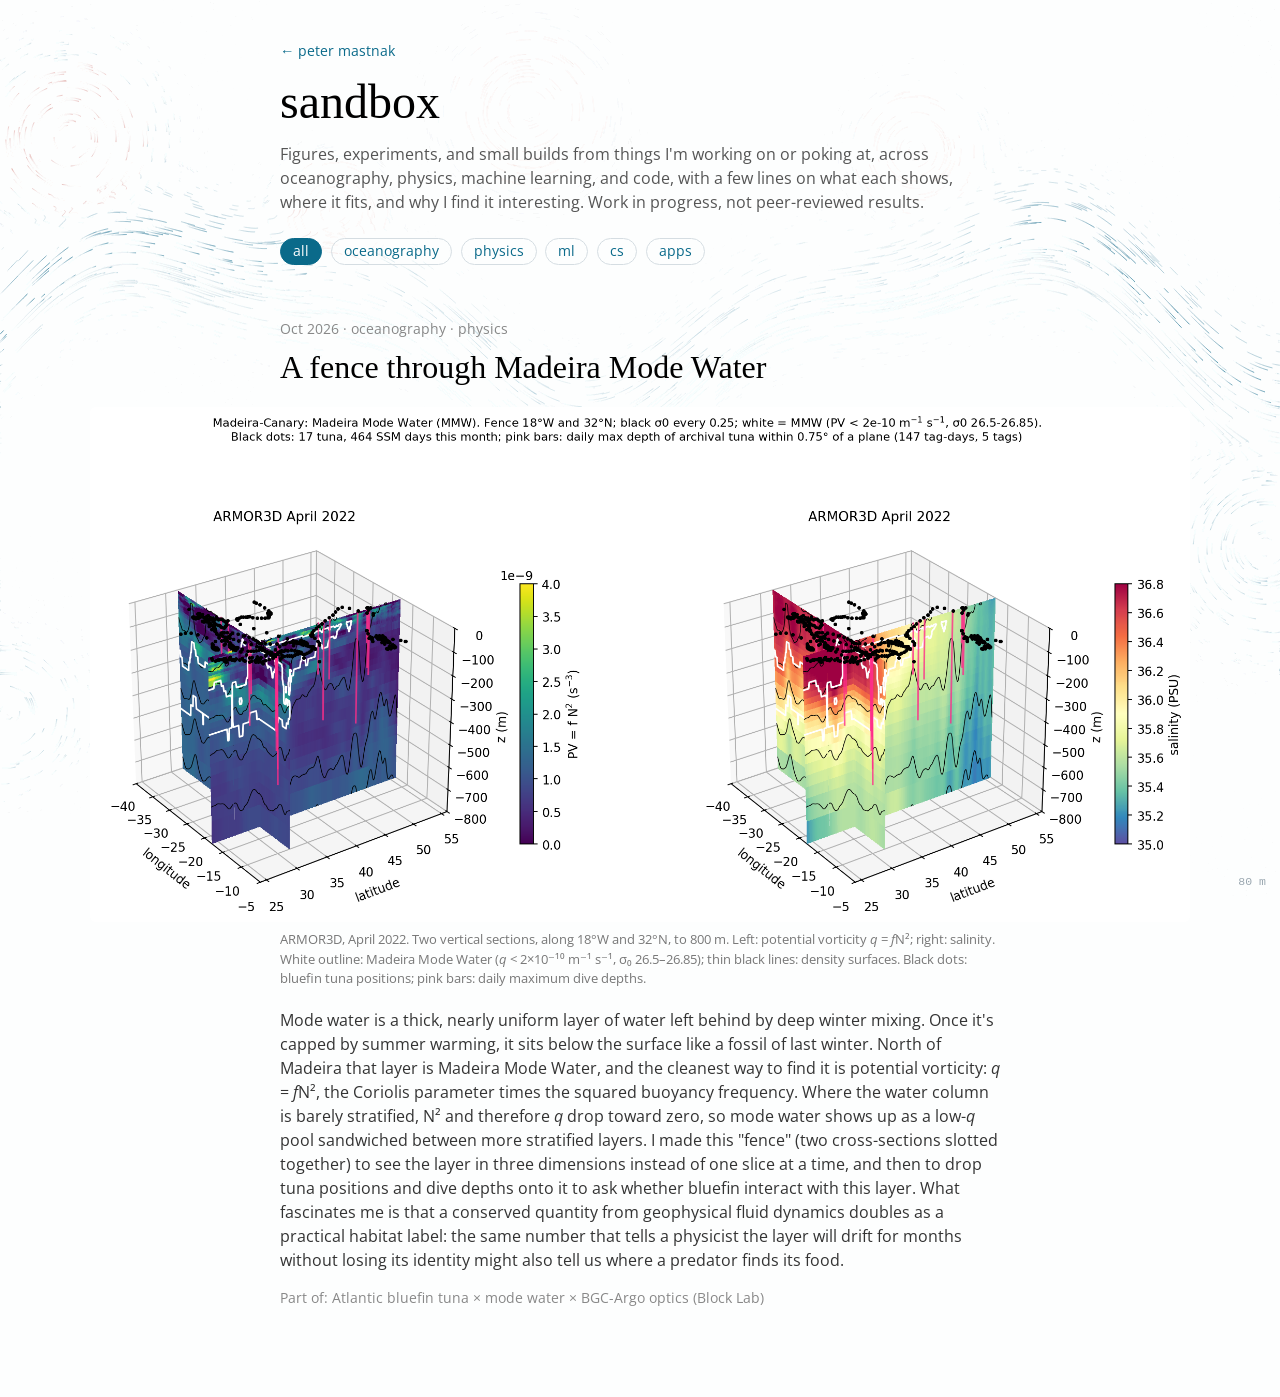
==== sandbox/index.html @ a49b8733 "Add ocean-flow background, sandbox page, and interactive details - Full-page drifter background: mea" ====
<!DOCTYPE html>
<html>

<head>

<meta charset="utf-8">
<meta name="viewport" content="width=device-width, initial-scale=1.0">
<link rel="stylesheet" href="../style.css">
<title>sandbox · peter mastnak</title>
<link rel="icon" type="image/x-icon" href="../favicon.jpg">
<meta name="description" content="Peter Mastnak's sandbox: figures from ongoing research in oceanography, physics, and machine learning, with notes on what they show and why they're interesting.">
<meta property="og:type" content="website">
<meta property="og:url" content="https://petermastnak.github.io/sandbox/">
<meta property="og:title" content="sandbox · peter mastnak">
<meta property="og:description" content="Figures from ongoing research, with notes on what they show and why they're interesting.">
<meta property="og:image" content="https://petermastnak.github.io/assets/og.png">
<meta name="twitter:card" content="summary_large_image">
<script src="../assets/js/theme.js"></script>
</head>

<body class="sandbox">

<canvas id="jet" aria-hidden="true"></canvas>

<p class="back"><a href="../">&larr; peter mastnak</a></p>

<h1>sandbox</h1>

<p class="lede">
Figures, experiments, and small builds from things I'm working on or poking at,
across oceanography, physics, machine learning, and code,
with a few lines on what each shows, where it fits, and why I find it interesting.
Work in progress, not peer-reviewed results.
</p>

<nav class="tags" aria-label="Filter entries by topic">
<button type="button" data-tag="all" class="on">all</button>
<button type="button" data-tag="oceanography">oceanography</button>
<button type="button" data-tag="physics">physics</button>
<button type="button" data-tag="ml">ml</button>
<button type="button" data-tag="cs">cs</button>
<button type="button" data-tag="apps">apps</button>
</nav>

<!--
  HOW TO ADD AN ENTRY
  1. Put the image in sandbox/img/, named YYYY-MM-short-name.png (keep it under ~1 MB;
     PNG for plots, JPG for photos).
  2. Copy the <article> block below, paste it at the TOP of the list (newest first), and edit:
       data-tags   any of: oceanography physics ml cs apps (space-separated; new ones work too,
                   just add a matching button above)
       id          short slug; the entry gets a shareable link: /sandbox/#that-slug
       <time>      datetime="YYYY-MM" plus the display text
  3. Before posting anything built on lab data (tag tracks, unpublished results),
     check it is OK to share.

  <article class="entry" id="slug" data-tags="oceanography">
  <p class="meta"><time datetime="2026-11">Nov 2026</time> · oceanography</p>
  <h2>Title</h2>
  <figure>
  <a href="img/2026-11-name.png"><img src="img/2026-11-name.png" alt="Describe the figure" loading="lazy"></a>
  <figcaption>One-line caption: data source, what the axes/colors are.</figcaption>
  </figure>
  <p>The paragraph: what it is, the math/physics, why I made it, what's fascinating.</p>
  <p class="fits">Part of: project name / research thread</p>
  </article>
-->

<div id="entries">

<article class="entry" id="madeira-mode-water" data-tags="oceanography physics">
<p class="meta"><time datetime="2026-10">Oct 2026</time> · oceanography · physics</p>
<h2>A fence through Madeira Mode Water</h2>
<figure>
<a href="img/2026-10-madeira-mode-water-fence.png"><img src="img/2026-10-madeira-mode-water-fence.png" alt="Two 3D fence plots of the ocean near Madeira in April 2022: vertical sections along 18°W and 32°N, colored by potential vorticity (left) and salinity (right), with the mode water layer outlined in white and bluefin tuna positions and dive depths overlaid." loading="lazy"></a>
<figcaption>
ARMOR3D, April 2022. Two vertical sections, along 18°W and 32°N, to 800 m.
Left: potential vorticity <i>q</i> = <i>f</i>N²; right: salinity.
White outline: Madeira Mode Water (<i>q</i> &lt; 2×10⁻¹⁰ m⁻¹ s⁻¹, σ₀ 26.5–26.85); thin black lines: density surfaces.
Black dots: bluefin tuna positions; pink bars: daily maximum dive depths.
</figcaption>
</figure>
<!-- DRAFT: rewrite in your own words -->
<p>
Mode water is a thick, nearly uniform layer of water left behind by deep winter mixing.
Once it's capped by summer warming, it sits below the surface like a fossil of last winter.
North of Madeira that layer is Madeira Mode Water, and the cleanest way to find it is potential vorticity:
<i>q</i> = <i>f</i>N², the Coriolis parameter times the squared buoyancy frequency.
Where the water column is barely stratified, N² and therefore <i>q</i> drop toward zero,
so mode water shows up as a low-<i>q</i> pool sandwiched between more stratified layers.
I made this "fence" (two cross-sections slotted together) to see the layer in three dimensions instead of one slice at a time,
and then to drop tuna positions and dive depths onto it to ask whether bluefin interact with this layer.
What fascinates me is that a conserved quantity from geophysical fluid dynamics doubles as a practical habitat label:
the same number that tells a physicist the layer will drift for months without losing its identity
might also tell us where a predator finds its food.
</p>
<p class="fits">Part of: Atlantic bluefin tuna × mode water × BGC-Argo optics (Block Lab)</p>
</article>

</div>

<p class="empty" hidden>Nothing here with that tag yet.</p>

<script src="../assets/js/jet.js" defer></script>
<script src="../assets/js/favicon.js" defer></script>
<script src="../assets/js/sandbox.js" defer></script>
</body>
</html>
---- style.css ----
@import url('https://fonts.googleapis.com/css2?family=Open+Sans:ital,wght@0,300;0,400;0,500;0,600;0,700;0,800;1,300;1,400;1,500;1,600;1,700;1,800&display=swap');

body {
	color: #333;
	font-family: "Open Sans", sans-serif;
	line-height: 1.5;
	max-width: 720px;
	margin: auto;
	padding: 1em;
}

#profile_pic {
	float: right;
	width: 130px;
	border-radius: 6px;
	margin-left: 1rem;
}

h1, h2 {
	color: #000;
	font-family: Palatino, "Palatino Linotype", "Palatino LT STD", "Book Antiqua", Cambria, Georgia, serif;
	font-weight: normal;
}

h1 {
	font-size: 3rem;
	margin-top: 2.0rem;
	margin-bottom: 1.0rem;
	line-height: 1.0;
}

h2 {
	font-size: 2rem;
	margin-top: 3rem;
	margin-bottom: 0.5rem;
}

h3 {
	font-weight: normal;
	font-size: 1rem;
	margin-bottom: 4.5rem;
}

th {
	padding: 0 1rem;
	text-align: right;
	font-weight: 600;
	white-space: nowrap;
	vertical-align: top;
}

td {
	vertical-align: top;
}

li {
	margin: 1rem 0;
}

a {
	color: #0a6a8a;
	text-decoration: none;
}

a:active, a:focus, a:hover {
	border-bottom: solid 2px;
}

a:visited {
	color: #0a6a8a;
}

a.award, a.award:visited, a.award:hover, a.award:active, a.award:focus {
	color: #c0392b;
	font-weight: bold;
}

u {
	text-decoration: none;
	border-bottom: 1px solid black;
}

b {
	font-weight: 600;
}

footer {
	margin-top: 3rem;
	color: #888;
	font-size: 0.9rem;
	text-align: center;
}

#jet {
	position: fixed;
	inset: 0;
	width: 100vw;
	height: 100vh;
	z-index: -1;
	pointer-events: none;
}


/* ---- depth readout + toast (made by jet.js) ---- */
#depth, #toast {
	position: fixed;
	bottom: 12px;
	font: 0.72rem ui-monospace, Menlo, monospace;
	color: #9aa7b0;
	pointer-events: none;
}
#depth { right: 14px; }
#toast { left: 14px; bottom: 70px; opacity: 0; transition: opacity 0.5s; }
@media (max-width: 1000px) { #depth { display: none; } }

#ambient {
	position: fixed;
	inset: 0;
	width: 100vw;
	height: 100vh;
	z-index: -1;
	pointer-events: none;
}

/* ---- projects map ---- */
#projects {
	position: relative;
	min-height: 340px;
}
#track {
	position: absolute;
	left: 0;
	top: 0;
	width: 100%;
	height: 100%;
	z-index: -1;
	pointer-events: none;
}

/* ---- news collapse ---- */
#news.collapsed tr.older { display: none; }
button.more {
	background: none;
	border: none;
	padding: 0.3rem 0 0 1rem;
	font: inherit;
	font-size: 0.85rem;
	color: #0a6a8a;
	cursor: pointer;
}
button.more:hover { text-decoration: underline; }

/* ---- night mode ---- */
html.dark { background: #0b1620; }
html.dark body { color: #c9d4dc; }
html.dark h1, html.dark h2 { color: #eef3f6; }
html.dark a, html.dark a:visited, html.dark button.more { color: #5cc8e6; }
html.dark u { border-bottom-color: #c9d4dc; }
html.dark #depth, html.dark #toast { color: #5f7484; }

/* ---- twilight-zone light meter (bottom-left, made by light.js) ---- */
#light {
	position: fixed;
	left: 14px;
	bottom: 12px;
	font: 0.72rem ui-monospace, Menlo, monospace;
	color: #9aa7b0;
	line-height: 1.45;
	cursor: help;
}
#light .bar {
	position: relative;
	width: 180px;
	height: 3px;
	margin-top: 5px;
	border-radius: 2px;
	background: linear-gradient(to right, #f2c94c, #0a6a8a 35%, #10223a 70%, #000);
	opacity: 0.6;
}
#light .bar i {
	position: absolute;
	top: -3px;
	width: 2px;
	height: 9px;
	margin-left: -1px;
	background: #333;
	transition: left 0.2s;
}
html.dark #light { color: #5f7484; }
html.dark #light .bar i { background: #e8eef2; }
@media (max-width: 1000px) { #light { display: none; } }


/* ---- sandbox ---- */
.sandbox h1 { margin-top: 1rem; }
.back { margin: 1.5rem 0 0 0; font-size: 0.9rem; }
.lede { color: #555; margin-bottom: 1.5rem; }
.tags { margin-bottom: 3rem; }
.tags button {
	background: none;
	border: 1px solid #d5dde2;
	border-radius: 999px;
	padding: 0.15rem 0.75rem;
	margin: 0 0.3rem 0.4rem 0;
	font: inherit;
	font-size: 0.85rem;
	color: #0a6a8a;
	cursor: pointer;
}
.tags button.on { background: #0a6a8a; border-color: #0a6a8a; color: #fff; }
.entry { margin-bottom: 4.5rem; }
.entry .meta { color: #888; font-size: 0.85rem; margin-bottom: 0; }
.entry h2 { margin-top: 0.2rem; }
.entry figure {
	width: min(1100px, 96vw);
	margin: 1rem 0 1.2rem 50%;
	transform: translateX(-50%);
}
.entry figure img {
	display: block;
	width: 100%;
	height: auto;
	border-radius: 6px;
	background: #fff;
}
.entry figure a:hover { border-bottom: none; }
.entry figcaption {
	max-width: 720px;
	margin: 0.5rem auto 0 auto;
	font-size: 0.82rem;
	color: #777;
}
.entry .fits { font-size: 0.85rem; color: #888; }
.empty { color: #888; }
html.dark .lede { color: #9fb0bc; }
html.dark .tags button { border-color: #2a3e4c; color: #5cc8e6; }
html.dark .tags button.on { background: #5cc8e6; border-color: #5cc8e6; color: #0b1620; }
html.dark .entry .meta, html.dark .entry figcaption, html.dark .entry .fits { color: #7c8e9b; }
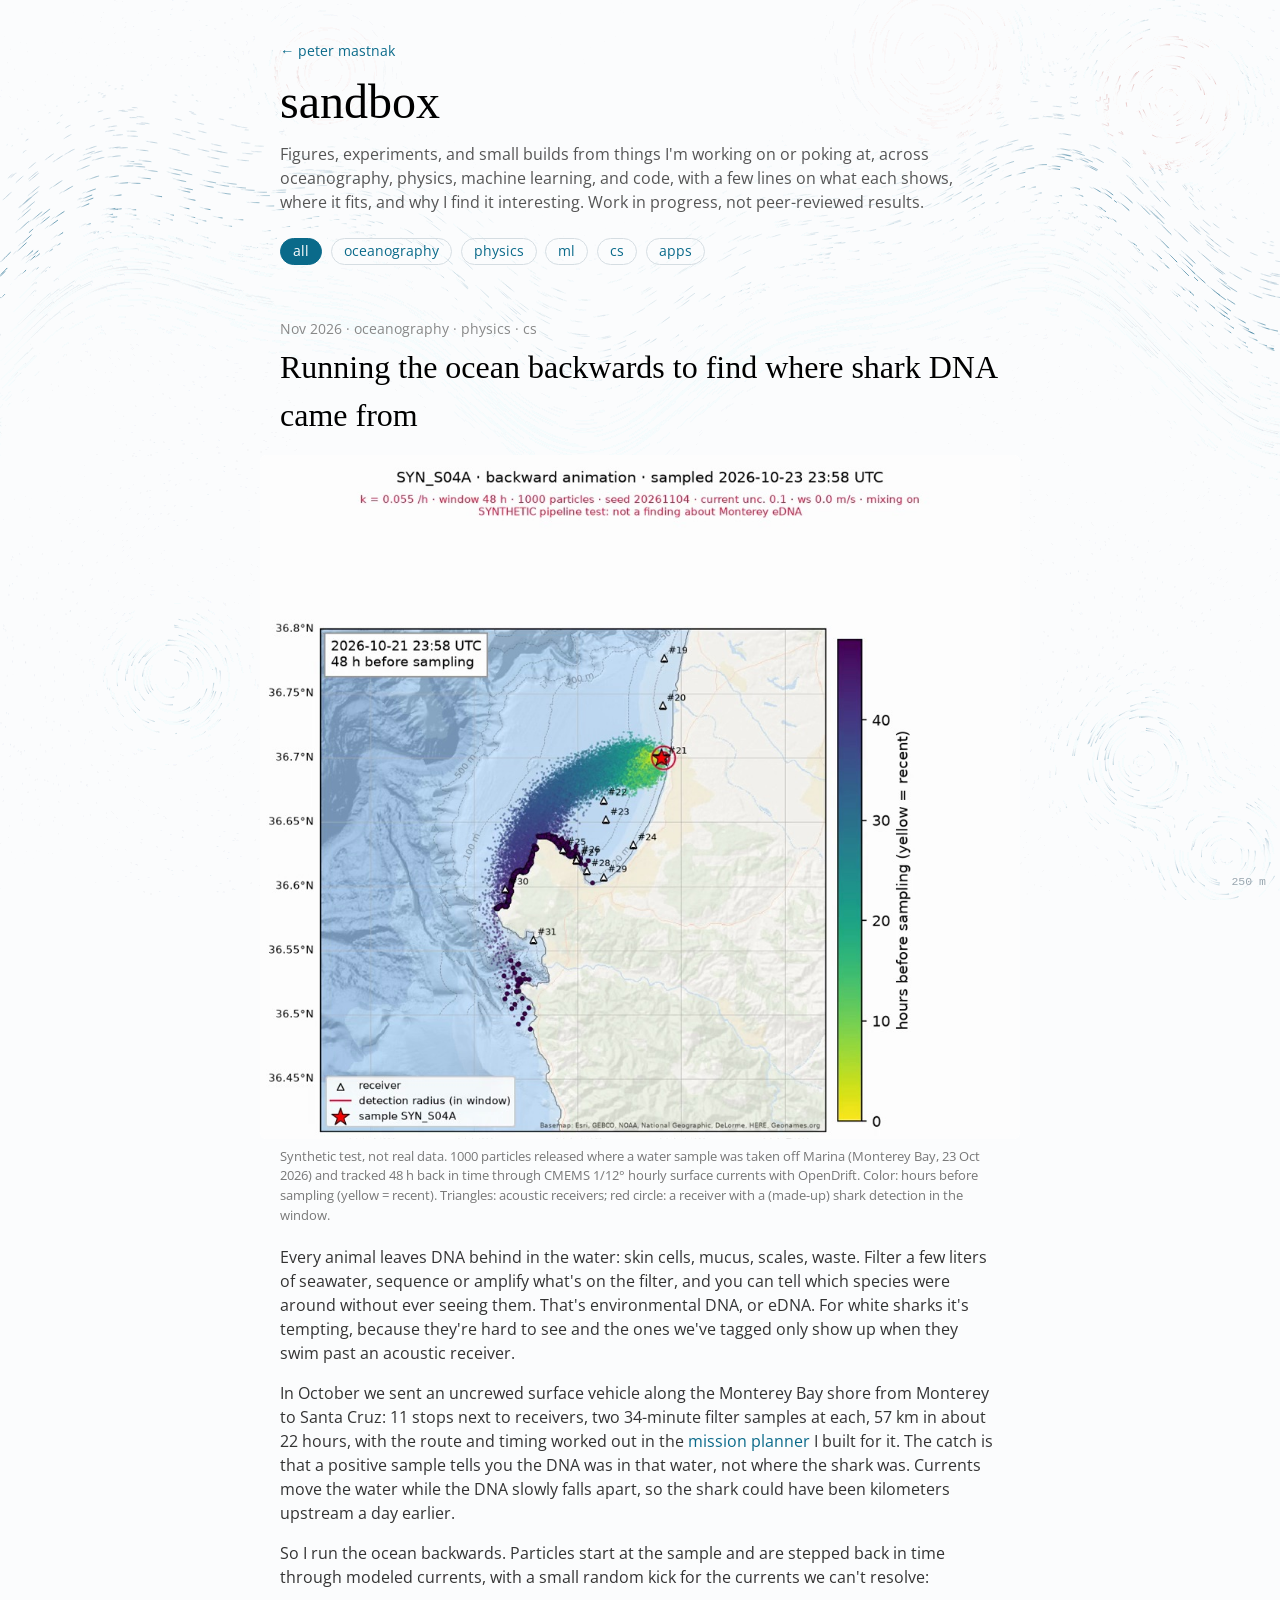
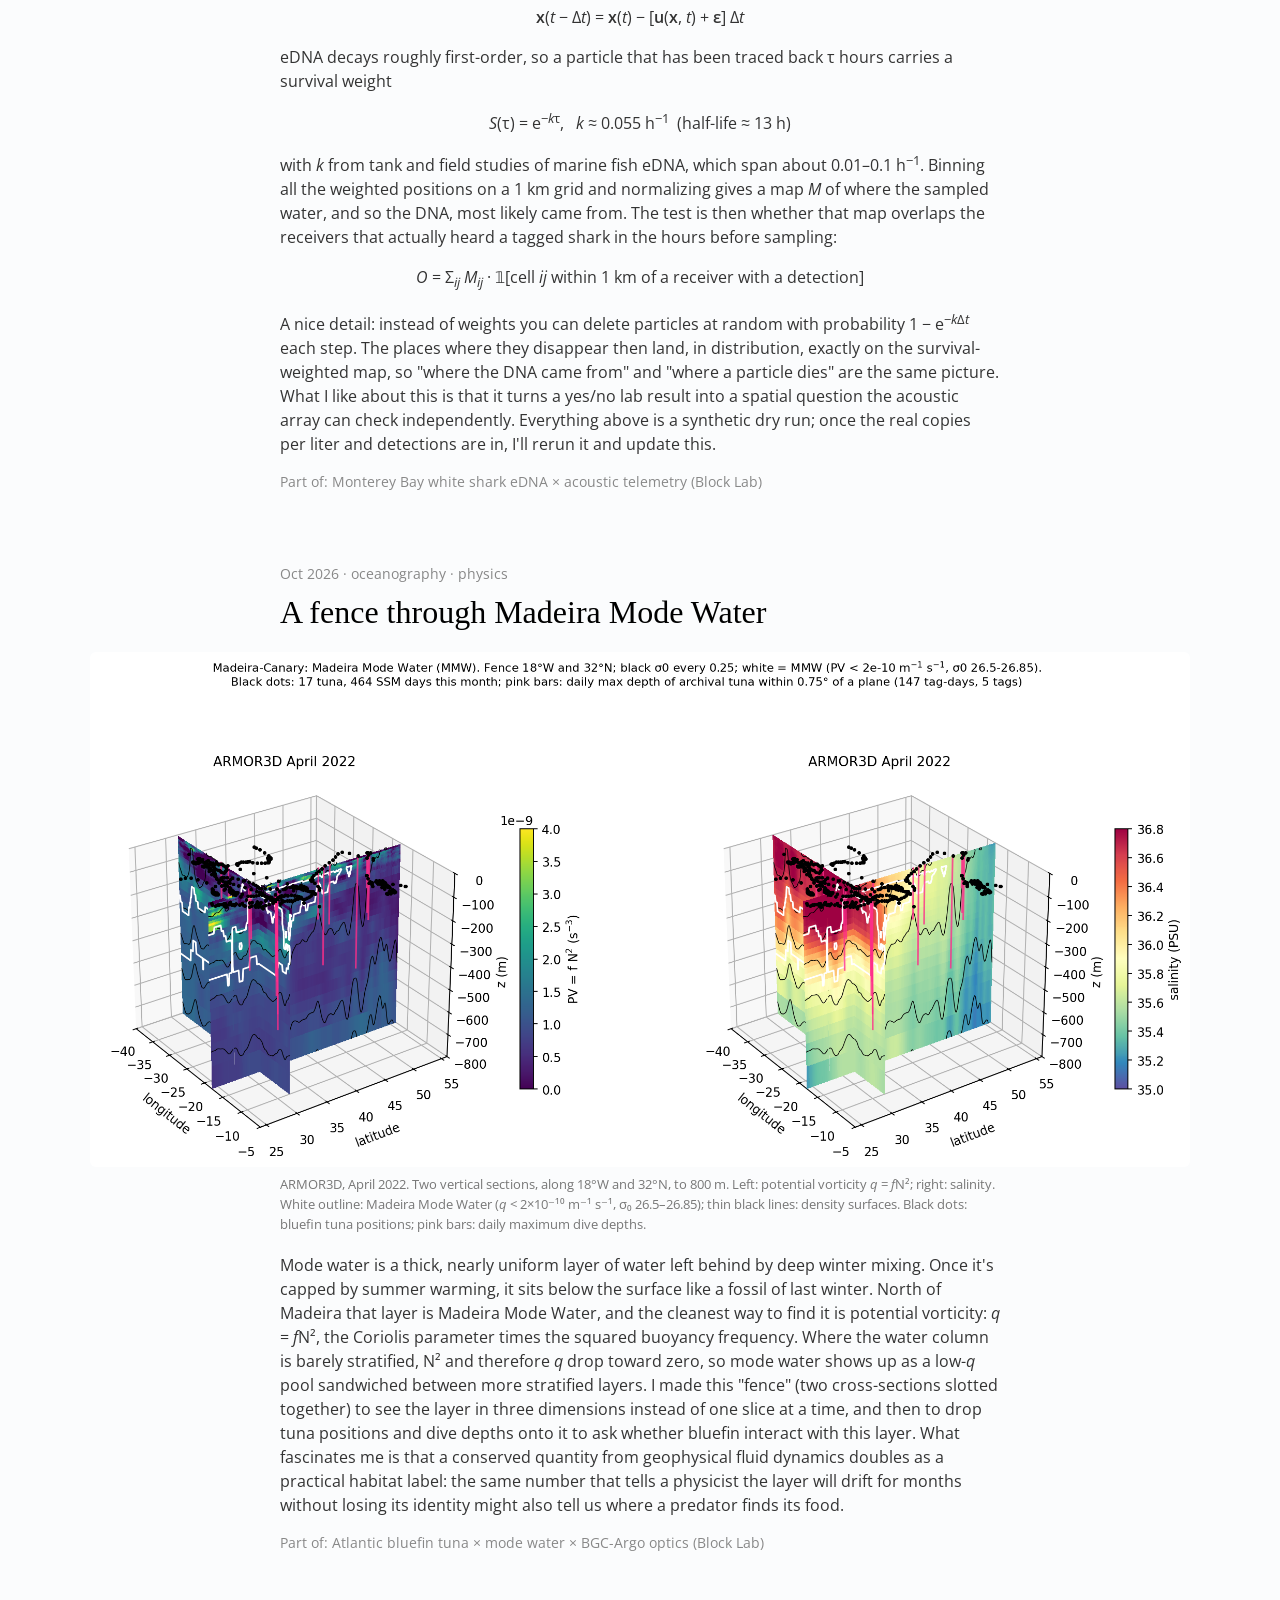
==== commit 84fedbd1: "Add eDNA backtracking case study to sandbox Looping animation of a synthetic 48 h OpenDrift backtrac" ====
--- a/sandbox/index.html
+++ b/sandbox/index.html
@@ -68,6 +68,58 @@
 
 <div id="entries">
 
+<article class="entry" id="edna-backtracking" data-tags="oceanography physics cs">
+<p class="meta"><time datetime="2026-11">Nov 2026</time> · oceanography · physics · cs</p>
+<h2>Running the ocean backwards to find where shark DNA came from</h2>
+<figure>
+<video src="img/2026-11-edna-backtrack-marina.mp4" poster="img/2026-11-edna-backtrack-marina.jpg" autoplay muted loop playsinline preload="metadata" aria-label="Animation of 1000 particles released at a sampling station off Marina, Monterey Bay, and tracked 48 hours backward in time. The particles leave a trail colored from yellow (recent) to purple (48 hours before sampling) that curves west across the southern bay and around the Monterey Peninsula, past acoustic receivers marked as triangles."></video>
+<figcaption>
+Synthetic test, not real data. 1000 particles released where a water sample was taken off Marina (Monterey Bay, 23 Oct 2026)
+and tracked 48 h back in time through CMEMS 1/12° hourly surface currents with OpenDrift.
+Color: hours before sampling (yellow = recent). Triangles: acoustic receivers; red circle: a receiver with a (made-up) shark detection in the window.
+</figcaption>
+</figure>
+<!-- DRAFT: rewrite in your own words -->
+<p>
+Every animal leaves DNA behind in the water: skin cells, mucus, scales, waste.
+Filter a few liters of seawater, sequence or amplify what's on the filter, and you can tell which species were around
+without ever seeing them. That's environmental DNA, or eDNA.
+For white sharks it's tempting, because they're hard to see and the ones we've tagged only show up when they swim past an acoustic receiver.
+</p>
+<p>
+In October we sent an uncrewed surface vehicle along the Monterey Bay shore from Monterey to Santa Cruz:
+11 stops next to receivers, two 34-minute filter samples at each, 57 km in about 22 hours,
+with the route and timing worked out in the <a href="https://petermastnak.github.io/glider-mission-planner/">mission planner</a> I built for it.
+The catch is that a positive sample tells you the DNA was in that water, not where the shark was.
+Currents move the water while the DNA slowly falls apart, so the shark could have been kilometers upstream a day earlier.
+</p>
+<p>
+So I run the ocean backwards. Particles start at the sample and are stepped back in time through modeled currents,
+with a small random kick for the currents we can't resolve:
+</p>
+<p class="eq"><b>x</b>(<i>t</i> − Δ<i>t</i>) = <b>x</b>(<i>t</i>) − [<b>u</b>(<b>x</b>, <i>t</i>) + <b>ε</b>] Δ<i>t</i></p>
+<p>
+eDNA decays roughly first-order, so a particle that has been traced back τ hours carries a survival weight
+</p>
+<p class="eq"><i>S</i>(τ) = e<sup>−<i>k</i>τ</sup>, &nbsp; <i>k</i> ≈ 0.055 h<sup>−1</sup> &nbsp;(half-life ≈ 13 h)</p>
+<p>
+with <i>k</i> from tank and field studies of marine fish eDNA, which span about 0.01–0.1 h<sup>−1</sup>.
+Binning all the weighted positions on a 1 km grid and normalizing gives a map <i>M</i> of where the sampled water,
+and so the DNA, most likely came from. The test is then whether that map overlaps the receivers that actually heard a tagged shark
+in the hours before sampling:
+</p>
+<p class="eq"><i>O</i> = Σ<sub><i>ij</i></sub> <i>M</i><sub><i>ij</i></sub> · 𝟙[cell <i>ij</i> within 1 km of a receiver with a detection]</p>
+<p>
+A nice detail: instead of weights you can delete particles at random with probability 1 − e<sup>−<i>k</i>Δ<i>t</i></sup> each step.
+The places where they disappear then land, in distribution, exactly on the survival-weighted map,
+so "where the DNA came from" and "where a particle dies" are the same picture.
+What I like about this is that it turns a yes/no lab result into a spatial question
+the acoustic array can check independently. Everything above is a synthetic dry run;
+once the real copies per liter and detections are in, I'll rerun it and update this.
+</p>
+<p class="fits">Part of: Monterey Bay white shark eDNA × acoustic telemetry (Block Lab)</p>
+</article>
+
 <article class="entry" id="madeira-mode-water" data-tags="oceanography physics">
 <p class="meta"><time datetime="2026-10">Oct 2026</time> · oceanography · physics</p>
 <h2>A fence through Madeira Mode Water</h2>
--- a/style.css
+++ b/style.css
@@ -224,6 +224,15 @@
 	background: #fff;
 }
 .entry figure a:hover { border-bottom: none; }
+.entry figure video {
+	display: block;
+	width: min(100%, 760px);
+	height: auto;
+	margin: 0 auto;
+	border-radius: 6px;
+	background: #fff;
+}
+.entry .eq { text-align: center; margin: 0.6rem 0; }
 .entry figcaption {
 	max-width: 720px;
 	margin: 0.5rem auto 0 auto;
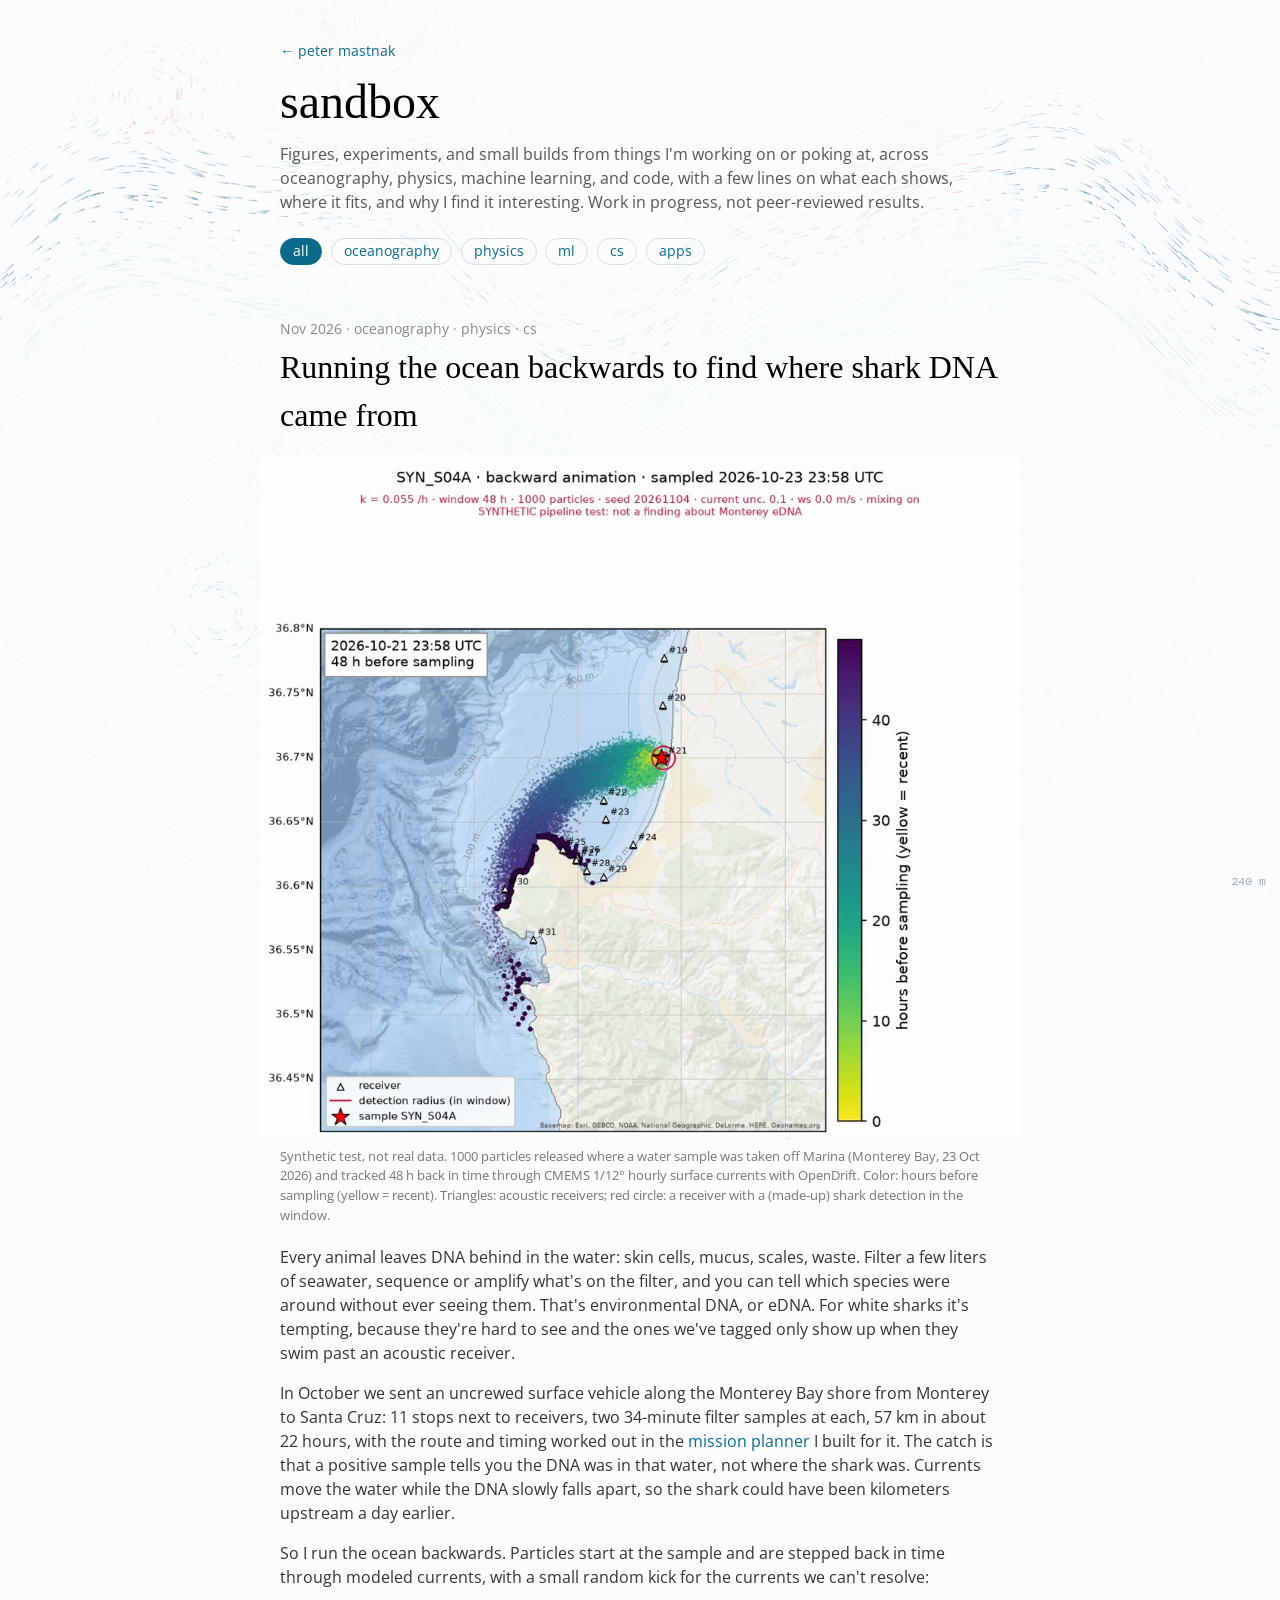
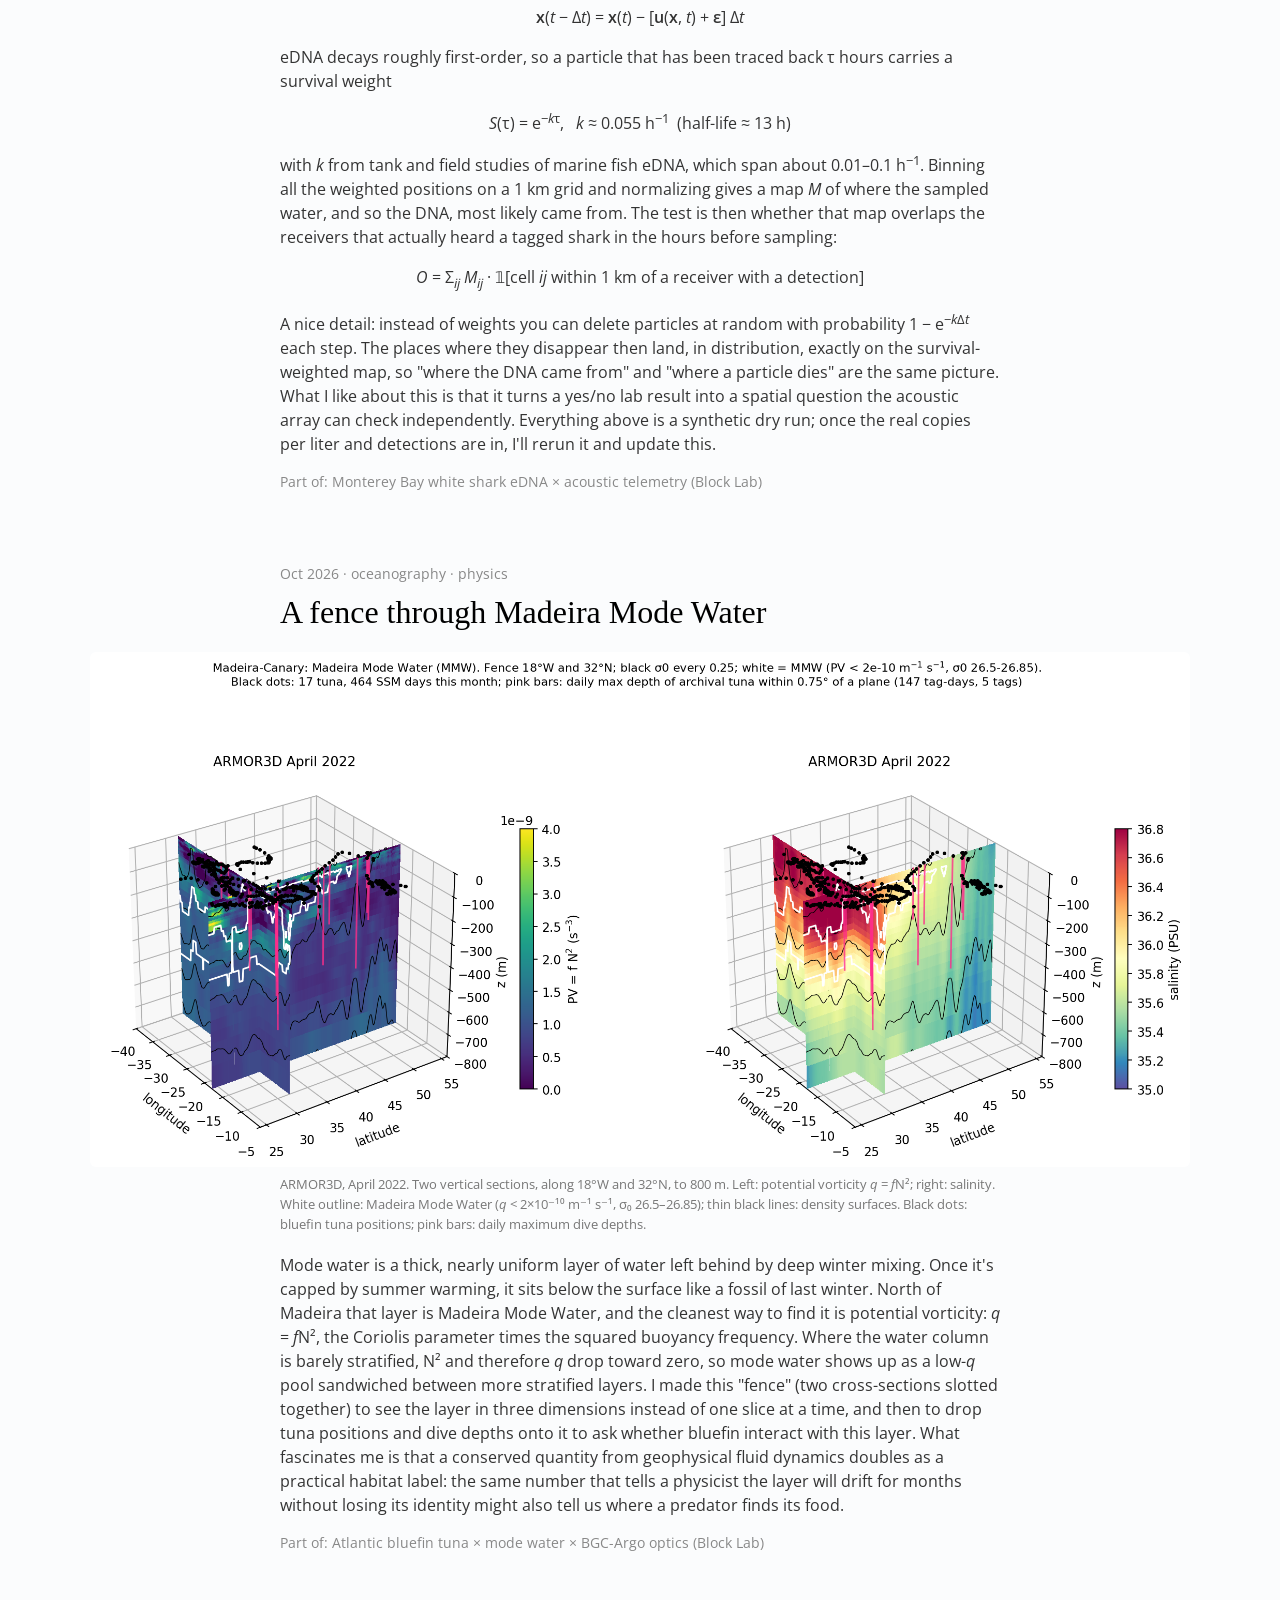
==== commit c6150f31: "Improve search visibility: titles, canonical, Person schema, sitemap Co-Authored-By: Claude Opus 5.5" ====
--- a/sandbox/index.html
+++ b/sandbox/index.html
@@ -6,7 +6,8 @@
 <meta charset="utf-8">
 <meta name="viewport" content="width=device-width, initial-scale=1.0">
 <link rel="stylesheet" href="../style.css">
-<title>sandbox · peter mastnak</title>
+<title>Sandbox: Ocean Research Figures | Peter Mastnak</title>
+<link rel="canonical" href="https://petermastnak.github.io/sandbox/">
 <link rel="icon" type="image/x-icon" href="../favicon.jpg">
 <meta name="description" content="Peter Mastnak's sandbox: figures from ongoing research in oceanography, physics, and machine learning, with notes on what they show and why they're interesting.">
 <meta property="og:type" content="website">
